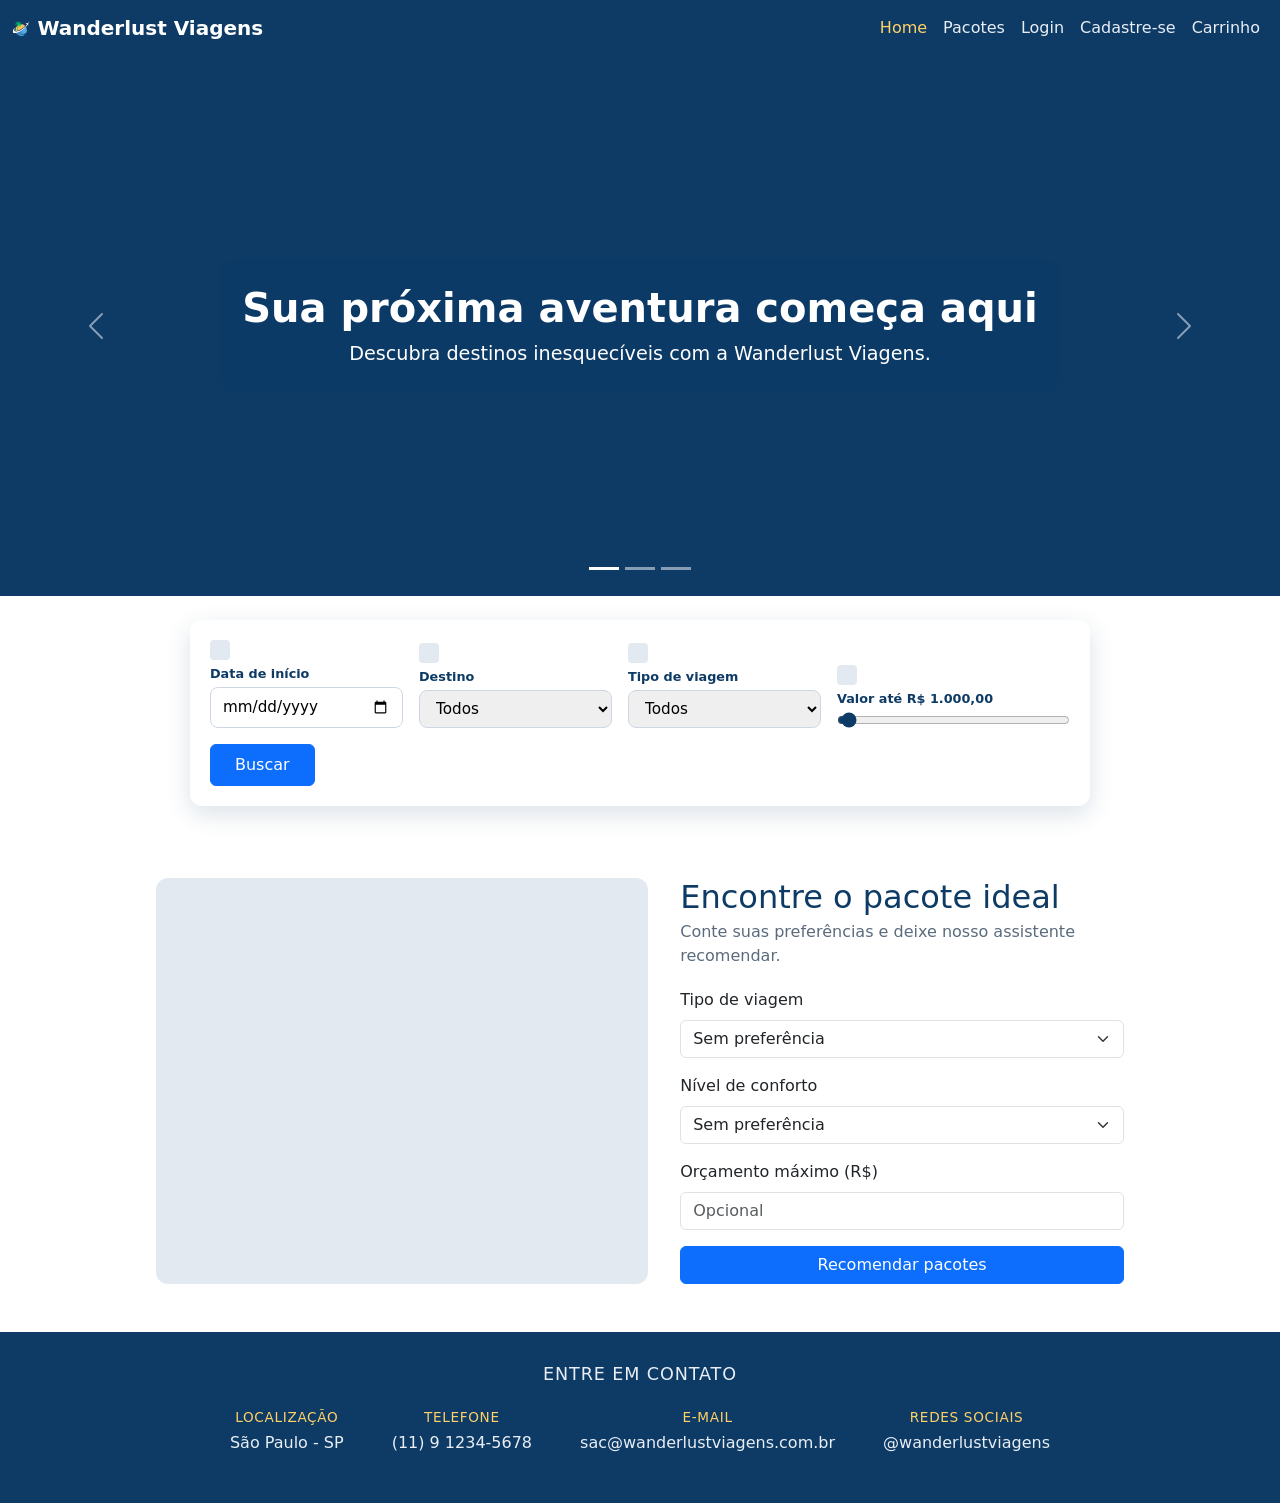
==== index.html @ b84f5b3d "Home: secao de recomendacao (RF7) com formulario de preferencias a direita e espaco para o mascote a" ====
<!DOCTYPE html>
<html lang="pt-BR">
    <head>
        <meta charset="UTF-8">
        <meta name="viewport" content="width=device-width, initial-scale=1">

        <title>Wanderlust Viagens</title>
        <link rel="icon" type="image/svg+xml" href="imgs/icon.svg">

        <link href="https://cdn.jsdelivr.net/npm/bootstrap@5.3.3/dist/css/bootstrap.min.css" rel="stylesheet">
        <link rel="stylesheet" href="css/style.css">
    </head>
    <body>

        <header>
            <nav class="menu navbar navbar-expand-md" aria-label="Menu principal" data-bs-theme="dark">
                <div class="container-fluid">
                    <a class="navbar-brand d-flex align-items-center gap-2" href="index.html">
                        <img src="imgs/icon.svg" alt="" class="logo-icon">
                        <span>Wanderlust Viagens</span>
                    </a>

                    <button class="navbar-toggler" type="button"
                        data-bs-toggle="collapse" data-bs-target="#menu-nav"
                        aria-controls="menu-nav" aria-expanded="false" aria-label="Abrir menu">
                        <span class="navbar-toggler-icon"></span>
                    </button>

                    <div class="collapse navbar-collapse" id="menu-nav">
                        <ul class="menu-lista navbar-nav ms-auto">
                            <li class="nav-item"><a class="nav-link active" aria-current="page" href="index.html">Home</a></li>
                            <li class="nav-item"><a class="nav-link" href="pages/pacotes.html">Pacotes</a></li>
                            <li class="nav-item"><a class="nav-link" href="pages/login.html">Login</a></li>
                            <li class="nav-item"><a class="nav-link" href="pages/cadastro.html">Cadastre-se</a></li>
                            <li class="nav-item"><a class="nav-link" href="pages/carrinho.html">Carrinho</a></li>
                        </ul>
                    </div>
                </div>
            </nav>
        </header>

        <main>

            <!-- Carrossel de topo: 3 imagens (espaços reservados), cada uma com
                 um texto chamativo por cima. Troque o fundo de cada slide em
                 .hero-slide-1/2/3 no CSS. -->
            <section aria-label="Destaques">
                <div id="carrossel-topo" class="carousel slide hero-carrossel" data-bs-ride="carousel">
                    <div class="carousel-indicators">
                        <button type="button" data-bs-target="#carrossel-topo" data-bs-slide-to="0"
                            class="active" aria-current="true" aria-label="Slide 1"></button>
                        <button type="button" data-bs-target="#carrossel-topo" data-bs-slide-to="1"
                            aria-label="Slide 2"></button>
                        <button type="button" data-bs-target="#carrossel-topo" data-bs-slide-to="2"
                            aria-label="Slide 3"></button>
                    </div>

                    <div class="carousel-inner">
                        <div class="carousel-item active">
                            <div class="hero-slide hero-slide-1">
                                <div class="hero-conteudo">
                                    <h1 class="hero-titulo">Sua próxima aventura começa aqui</h1>
                                    <p class="hero-subtitulo">Descubra destinos inesquecíveis com a Wanderlust Viagens.</p>
                                </div>
                            </div>
                        </div>

                        <div class="carousel-item">
                            <div class="hero-slide hero-slide-2">
                                <div class="hero-conteudo">
                                    <h1 class="hero-titulo">Experiências para todos os perfis</h1>
                                    <p class="hero-subtitulo">Do relax ao radical, temos o pacote certo para você.</p>
                                </div>
                            </div>
                        </div>

                        <div class="carousel-item">
                            <div class="hero-slide hero-slide-3">
                                <div class="hero-conteudo">
                                    <h1 class="hero-titulo">Reserve com facilidade</h1>
                                    <p class="hero-subtitulo">Escolha seu destino e garanta sua viagem em poucos cliques.</p>
                                </div>
                            </div>
                        </div>
                    </div>

                    <button class="carousel-control-prev" type="button"
                        data-bs-target="#carrossel-topo" data-bs-slide="prev">
                        <span class="carousel-control-prev-icon" aria-hidden="true"></span>
                        <span class="visually-hidden">Anterior</span>
                    </button>
                    <button class="carousel-control-next" type="button"
                        data-bs-target="#carrossel-topo" data-bs-slide="next">
                        <span class="carousel-control-next-icon" aria-hidden="true"></span>
                        <span class="visually-hidden">Próximo</span>
                    </button>
                </div>
            </section>

            <!-- Barra de busca: data de início, destino (estado), tipo de viagem e
                 valor máximo (slider). Ao buscar, os filtros vão para pacotes.html
                 via query string e a lista é filtrada lá. -->
            <section class="busca" aria-label="Buscar viagens">
                <form class="busca-barra" id="form-busca" action="pages/pacotes.html" method="get">
                    <div class="busca-campo">
                        <span class="busca-icone" aria-hidden="true"><!-- ícone: data --></span>
                        <label for="busca-data-inicio" class="busca-label">Data de início</label>
                        <input type="date" id="busca-data-inicio" name="data_inicio" class="busca-input">
                    </div>

                    <div class="busca-campo">
                        <span class="busca-icone" aria-hidden="true"><!-- ícone: destino --></span>
                        <label for="busca-estado" class="busca-label">Destino</label>
                        <select id="busca-estado" name="estado" class="busca-input">
                            <option value="" selected>Todos</option>
                        </select>
                    </div>

                    <div class="busca-campo">
                        <span class="busca-icone" aria-hidden="true"><!-- ícone: tipo --></span>
                        <label for="busca-tipo" class="busca-label">Tipo de viagem</label>
                        <select id="busca-tipo" name="tipo_viagem" class="busca-input">
                            <option value="" selected>Todos</option>
                            <option value="relax">Relax</option>
                            <option value="cultural">Cultural</option>
                            <option value="radical">Radical</option>
                        </select>
                    </div>

                    <div class="busca-campo busca-campo-valor">
                        <span class="busca-icone" aria-hidden="true"><!-- ícone: valor --></span>
                        <label for="busca-valor" class="busca-label">
                            Valor até <output id="busca-valor-saida" for="busca-valor">R$ 100.000,00</output>
                        </label>
                        <input type="range" id="busca-valor" name="valor_max" class="busca-slider"
                            min="100" max="50000" step="100" value="1000">
                    </div>

                    <button type="submit" class="btn btn-primary busca-botao">Buscar</button>
                </form>
            </section>

            <!-- Recomendação (RF7): esquerda reservada para o mascote,
                 direita com o formulário de preferências. -->
            <section class="recomendacao" aria-labelledby="recomendacao-titulo">
                <div class="recomendacao-mascote" aria-hidden="true">
                    <!-- espaço reservado para as imagens do mascote -->
                </div>

                <div class="recomendacao-form">
                    <h2 id="recomendacao-titulo">Encontre o pacote ideal</h2>
                    <p>Conte suas preferências e deixe nosso assistente recomendar.</p>

                    <form id="form-recomendacao" novalidate>
                        <div class="mb-3">
                            <label for="rec-tipo" class="form-label">Tipo de viagem</label>
                            <select id="rec-tipo" name="tipo_viagem" class="form-select">
                                <option value="" selected>Sem preferência</option>
                                <option value="relax">Relax</option>
                                <option value="cultural">Cultural</option>
                                <option value="radical">Radical</option>
                            </select>
                        </div>

                        <div class="mb-3">
                            <label for="rec-nivel" class="form-label">Nível de conforto</label>
                            <select id="rec-nivel" name="nivel" class="form-select">
                                <option value="" selected>Sem preferência</option>
                                <option value="economico">Econômico</option>
                                <option value="conforto">Conforto</option>
                                <option value="luxo">Luxo</option>
                            </select>
                        </div>

                        <div class="mb-3">
                            <label for="rec-orcamento" class="form-label">Orçamento máximo (R$)</label>
                            <input type="number" id="rec-orcamento" name="orcamento_max"
                                class="form-control" min="0" step="100" placeholder="Opcional">
                        </div>

                        <button type="submit" class="btn btn-primary w-100" id="btn-recomendar">
                            Recomendar pacotes
                        </button>
                    </form>

                    <div id="recomendacao-feedback" class="cadastro-feedback" role="alert" aria-live="polite" hidden></div>
                    <ol id="recomendacao-lista" class="recomendacao-lista" hidden></ol>
                </div>
            </section>

        </main>

        <footer class="rodape">
            <h2>ENTRE EM CONTATO</h2>

            <section aria-label="Informações de contato" class="rodape-contatos">
                <section class="contato-item">
                    <h3>LOCALIZAÇÃO</h3>
                    <p>São Paulo - SP</p>
                </section>

                <section class="contato-item">
                    <h3>TELEFONE</h3>
                    <p><a href="tel:+5511912345678">(11) 9 1234-5678</a></p>
                </section>

                <section class="contato-item">
                    <h3>E-MAIL</h3>
                    <p><a href="mailto:sac@wanderlustviagens.com.br">sac@wanderlustviagens.com.br</a></p>
                </section>

                <section class="contato-item">
                    <h3>REDES SOCIAIS</h3>
                    <p>@wanderlustviagens</p>
                </section>
            </section>
        </footer>

        <script src="https://cdn.jsdelivr.net/npm/bootstrap@5.3.3/dist/js/bootstrap.bundle.min.js"></script>
        <script src="js/api.js"></script>
        <script src="js/pacotes-dados.js"></script>
        <script src="js/home.js"></script>
    </body>
</html>
---- css/style.css ----
/* cabeçalho */

.logo-icon {
    height: 0.75em;
    width: auto;
}

.menu.navbar {
    background-color: #0d3b66;
}

.menu .navbar-brand {
    color: #fff;
    font-weight: 600;
}

.menu .nav-link {
    color: #e9eef5;
}

.menu .nav-link:hover,
.menu .nav-link:focus,
.menu .nav-link.active {
    color: #ffd166;
}

/* página de cadastro */

.cadastro-main {
    display: flex;
    justify-content: center;
    align-items: flex-start;
    padding: 2.5rem 1rem;
    background-color: #f2f5f9;
    min-height: calc(100vh - 56px);
}

.cadastro-card {
    width: 100%;
    max-width: 640px;
    background-color: #fff;
    border-radius: 12px;
    box-shadow: 0 8px 24px rgba(13, 59, 102, 0.12);
    padding: 2rem;
}

.cadastro-titulo {
    color: #0d3b66;
    font-size: 1.75rem;
    margin-bottom: 0.25rem;
}

.cadastro-subtitulo {
    color: #5b6b7d;
    margin-bottom: 1.5rem;
}

.cadastro-card fieldset {
    border: 0;
    margin: 0 0 1rem;
    padding: 0;
}

.cadastro-legenda {
    font-size: 0.95rem;
    font-weight: 600;
    color: #0d3b66;
    text-transform: uppercase;
    letter-spacing: 0.03em;
    border-bottom: 1px solid #e3e9f0;
    padding-bottom: 0.4rem;
    margin-bottom: 1rem;
}

.cadastro-feedback {
    border-radius: 8px;
    padding: 0.75rem 1rem;
    margin-bottom: 1rem;
    font-size: 0.95rem;
}

.cadastro-feedback.feedback-erro {
    background-color: #fdecea;
    color: #a4291e;
    border: 1px solid #f5c6c0;
}

.cadastro-feedback.feedback-ok {
    background-color: #e7f6ec;
    color: #1d6a38;
    border: 1px solid #b7e2c4;
}

.cadastro-rodape {
    text-align: center;
    margin-top: 1.25rem;
    margin-bottom: 0;
    color: #5b6b7d;
}

/* home: hero (imagem de topo reservada) */

.hero-slide {
    position: relative;
    min-height: 60vh;
    display: flex;
    align-items: center;
    justify-content: center;
    text-align: center;
    color: #fff;
    background-size: cover;
    background-position: center;
}

/* espaços reservados para as 3 imagens do carrossel de topo;
   troque cada background-image por url("../imgs/slide-N.jpg") */
.hero-slide-1 { background-color: #0d3b66; }
.hero-slide-2 { background-color: #14507d; }
.hero-slide-3 { background-color: #0a2e52; }

.hero-conteudo {
    padding: 1.5rem;
    background-color: rgba(13, 59, 102, 0.35);
    border-radius: 12px;
}

.hero-titulo {
    font-size: 2.5rem;
    font-weight: 700;
    margin-bottom: 0.5rem;
}

.hero-subtitulo {
    font-size: 1.2rem;
    margin: 0;
}

/* home: barra de busca (destino / data / pessoas) */

.busca {
    display: flex;
    justify-content: center;
    padding: 1.5rem 1rem;
    position: relative;
    z-index: 2;
}

.busca-barra {
    display: flex;
    flex-wrap: wrap;
    align-items: flex-end;
    gap: 1rem;
    background-color: #fff;
    border-radius: 12px;
    box-shadow: 0 8px 24px rgba(13, 59, 102, 0.15);
    padding: 1.25rem;
    width: 100%;
    max-width: 900px;
}

.busca-campo {
    display: flex;
    flex-direction: column;
    flex: 1 1 180px;
    position: relative;
}

.busca-icone {
    /* espaço reservado para um ícone em cada campo */
    width: 1.25rem;
    height: 1.25rem;
    margin-bottom: 0.25rem;
    display: inline-block;
    background-color: #e3e9f0;
    border-radius: 4px;
}

.busca-label {
    font-size: 0.8rem;
    font-weight: 600;
    color: #0d3b66;
    margin-bottom: 0.25rem;
}

.busca-input {
    border: 1px solid #cdd7e3;
    border-radius: 8px;
    padding: 0.5rem 0.75rem;
    font-size: 0.95rem;
}

.busca-botao {
    flex: 0 0 auto;
    align-self: stretch;
    padding: 0.5rem 1.5rem;
}

.busca-campo-valor {
    flex: 1 1 220px;
}

.busca-slider {
    width: 100%;
    accent-color: #0d3b66;
}

.pacotes-vazio {
    text-align: center;
    color: #5b6b7d;
    padding: 2rem 1rem;
}

/* home: recomendação (mascote à esquerda, formulário à direita) */

.recomendacao {
    display: flex;
    flex-wrap: wrap;
    gap: 2rem;
    max-width: 1000px;
    margin: 3rem auto;
    padding: 0 1rem;
    align-items: stretch;
}

.recomendacao-mascote {
    flex: 1 1 50%;
    min-height: 320px;
    background-color: #e3e9f0;
    border-radius: 12px;
    /* espaço reservado para as imagens do mascote */
}

.recomendacao-form {
    flex: 1 1 45%;
}

.recomendacao-form h2 {
    color: #0d3b66;
    margin-bottom: 0.25rem;
}

.recomendacao-form > p {
    color: #5b6b7d;
    margin-bottom: 1.25rem;
}

.recomendacao-lista {
    margin-top: 1.25rem;
    padding-left: 1.25rem;
}

.recomendacao-lista li {
    padding: 0.4rem 0;
    border-bottom: 1px solid #e3e9f0;
}

.rec-selo {
    display: inline-block;
    font-size: 0.75rem;
    font-weight: 600;
    padding: 0.1rem 0.5rem;
    border-radius: 999px;
    margin-left: 0.25rem;
}

.rec-ok { background-color: #e7f6ec; color: #1d6a38; }
.rec-fora { background-color: #fdecea; color: #a4291e; }

.rec-score {
    display: block;
    font-size: 0.8rem;
    color: #5b6b7d;
}

@media (max-width: 768px) {
    .recomendacao-mascote,
    .recomendacao-form {
        flex: 1 1 100%;
    }
}

/* página de pacotes: grade de cards */

.pacotes-main {
    max-width: 1100px;
    margin: 0 auto;
    padding: 2.5rem 1rem;
}

.pacotes-grade {
    display: grid;
    grid-template-columns: repeat(3, 1fr);
    gap: 1.5rem;
    align-items: stretch;
}

/* cards da grade: ocupam toda a coluna e têm a mesma altura */
.pacotes-grade .pacote-card {
    max-width: none;
    margin: 0;
    height: 100%;
}

.pacotes-grade .pacote-corpo {
    display: flex;
    flex-direction: column;
    flex: 1 1 auto;
}

/* empurra o botão para a base, alinhando-o em todos os cards */
.pacotes-grade .pacote-corpo .btn {
    margin-top: auto;
}

@media (max-width: 768px) {
    .pacotes-grade {
        grid-template-columns: 1fr;
    }
}

.pacote-tipo {
    display: inline-block;
    background-color: #e9eef5;
    color: #0d3b66;
    font-size: 0.8rem;
    font-weight: 600;
    padding: 0.15rem 0.6rem;
    border-radius: 999px;
    margin-bottom: 0.5rem;
}

.pacote-preco {
    font-size: 1.25rem;
    font-weight: 700;
    color: #0d3b66;
    margin-bottom: 1rem;
}

.pacote-descricao {
    color: #5b6b7d;
    margin-top: 1rem;
    margin-bottom: 0;
}

/* home: catálogo / carrossel de pacotes */

.catalogo {
    max-width: 900px;
    margin: 3rem auto;
    padding: 0 1rem;
}

.catalogo-titulo {
    text-align: center;
    color: #0d3b66;
    margin-bottom: 2rem;
}

.pacote-card {
    display: flex;
    flex-direction: column;
    max-width: 480px;
    margin: 0 auto;
    background-color: #fff;
    border-radius: 12px;
    overflow: hidden;
    box-shadow: 0 4px 16px rgba(13, 59, 102, 0.1);
}

.pacote-imagem {
    /* espaço reservado para a imagem do pacote */
    height: 220px;
    background-color: #e3e9f0;
}

.pacote-corpo {
    padding: 1.25rem;
    text-align: center;
}

.pacote-nome {
    color: #0d3b66;
    margin-bottom: 0.5rem;
}

.pacote-desc {
    color: #5b6b7d;
    margin-bottom: 1rem;
}

#carrossel-pacotes .carousel-control-prev-icon,
#carrossel-pacotes .carousel-control-next-icon {
    background-color: #0d3b66;
    border-radius: 50%;
    padding: 1rem;
    background-size: 50%;
}

/* resumo da venda (carrinho) */

.resumo-lista {
    margin: 0;
}

.resumo-linha {
    display: flex;
    justify-content: space-between;
    gap: 1rem;
    padding: 0.6rem 0;
    border-bottom: 1px solid #e3e9f0;
}

.resumo-linha dt {
    color: #5b6b7d;
    font-weight: 500;
    margin: 0;
}

.resumo-linha dd {
    margin: 0;
    font-weight: 600;
    color: #0d3b66;
    text-align: right;
}

/* carrinho: prévia do pacote e total do orçamento */

.previa-pacote {
    margin-bottom: 1.5rem;
}

.previa-corpo {
    display: flex;
    gap: 1rem;
    flex-wrap: wrap;
    align-items: flex-start;
}

.previa-imagem {
    flex: 0 0 160px;
    height: 120px;
    background-color: #e3e9f0;
    border-radius: 8px;
}

.previa-dados {
    flex: 1 1 260px;
    margin: 0;
}

.orcamento-total {
    display: flex;
    justify-content: space-between;
    align-items: center;
    margin-top: 1.5rem;
    padding: 1rem 1.25rem;
    background-color: #e7f6ec;
    border: 1px solid #b7e2c4;
    border-radius: 8px;
}

.orcamento-rotulo {
    font-weight: 600;
    color: #1d6a38;
}

.orcamento-valor {
    font-size: 1.5rem;
    font-weight: 700;
    color: #1d6a38;
}

.badge-status {
    display: inline-block;
    padding: 0.2rem 0.6rem;
    border-radius: 999px;
    font-size: 0.85rem;
    font-weight: 600;
    background-color: #e9eef5;
    color: #0d3b66;
}

/* rodapé */

.rodape {
    background-color: #0d3b66;
    color: #e9eef5;
    padding: 2rem 1rem;
}

.rodape h2 {
    text-align: center;
    font-size: 1.1rem;
    letter-spacing: 0.05em;
    margin-bottom: 1.5rem;
}

.rodape-contatos {
    display: flex;
    flex-wrap: wrap;
    justify-content: center;
    gap: 1.5rem 3rem;
    text-align: center;
}

.rodape-contatos h3 {
    font-size: 0.85rem;
    letter-spacing: 0.05em;
    color: #ffd166;
    margin-bottom: 0.35rem;
}

.rodape-contatos a {
    color: #e9eef5;
    text-decoration: none;
}

.rodape-contatos a:hover {
    text-decoration: underline;
}
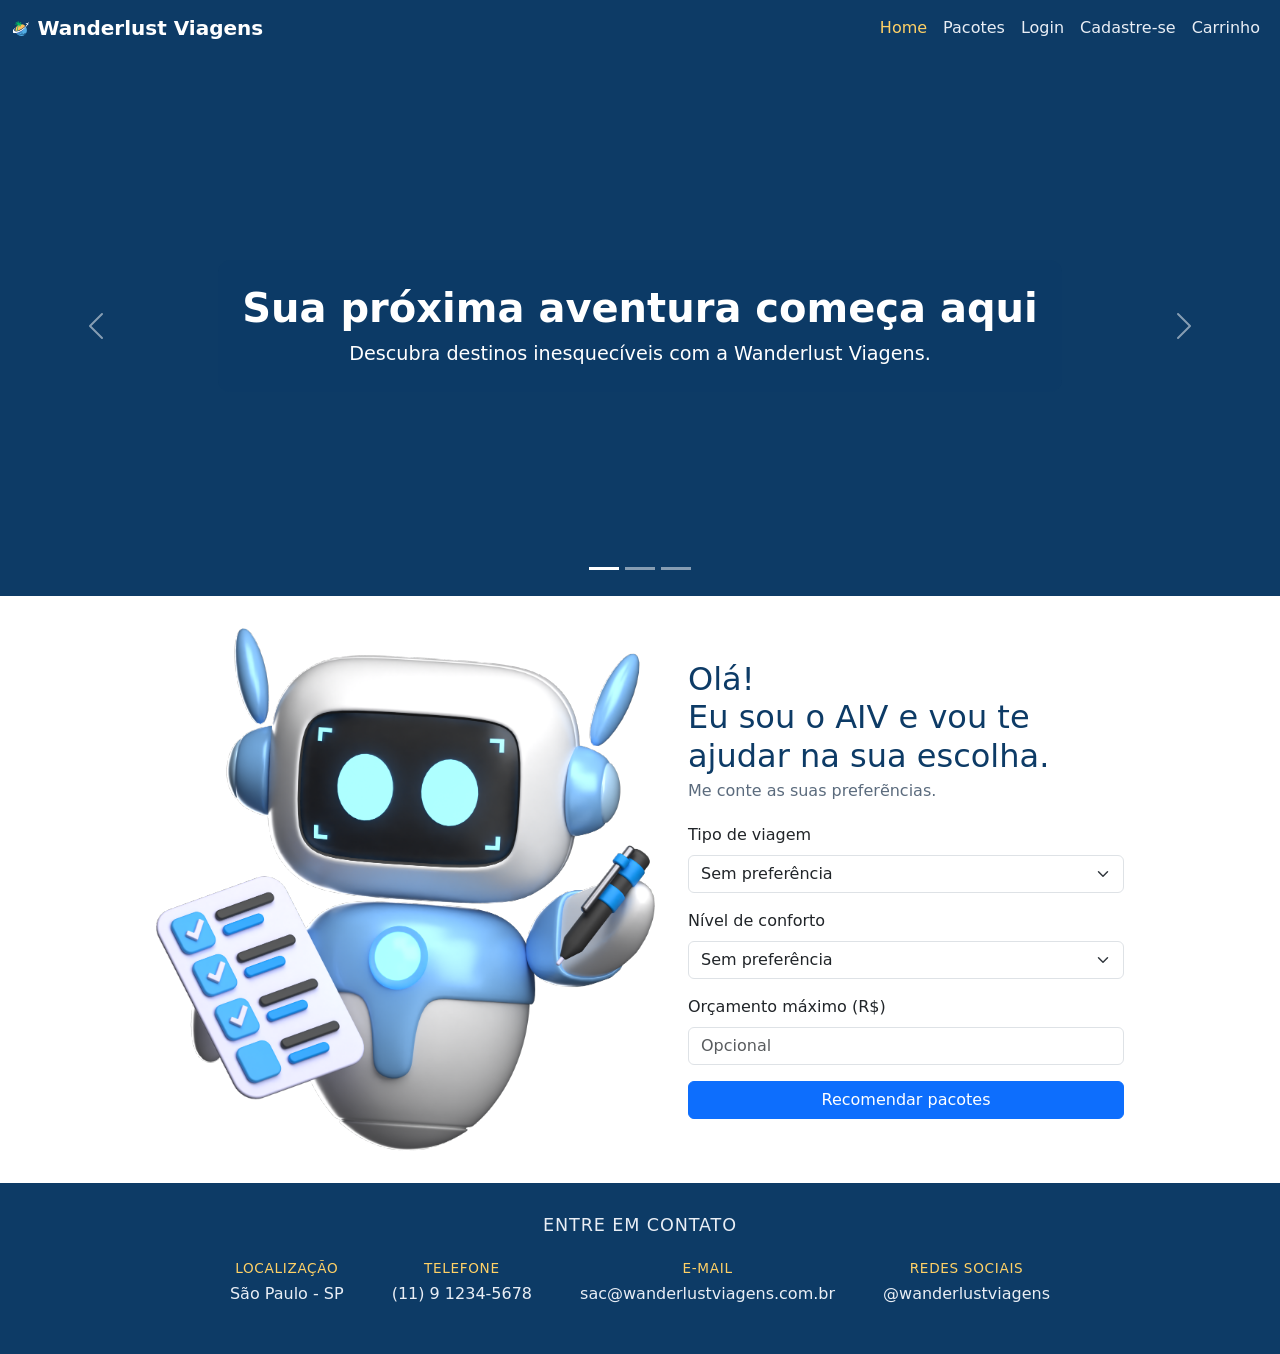
==== commit 70eda676: "Front: imagens do mascote e icones (SVG), ajustes no index e CSS; adiciona .gitignore para lixo de b" ====
--- a/index.html
+++ b/index.html
@@ -1,224 +1,185 @@
 <!DOCTYPE html>
 <html lang="pt-BR">
-    <head>
-        <meta charset="UTF-8">
-        <meta name="viewport" content="width=device-width, initial-scale=1">
 
-        <title>Wanderlust Viagens</title>
-        <link rel="icon" type="image/svg+xml" href="imgs/icon.svg">
+<head>
+    <meta charset="UTF-8">
+    <meta name="viewport" content="width=device-width, initial-scale=1">
 
-        <link href="https://cdn.jsdelivr.net/npm/bootstrap@5.3.3/dist/css/bootstrap.min.css" rel="stylesheet">
-        <link rel="stylesheet" href="css/style.css">
-    </head>
-    <body>
+    <title>Wanderlust Viagens</title>
+    <link rel="icon" type="image/svg+xml" href="imgs/icon.svg">
 
-        <header>
-            <nav class="menu navbar navbar-expand-md" aria-label="Menu principal" data-bs-theme="dark">
-                <div class="container-fluid">
-                    <a class="navbar-brand d-flex align-items-center gap-2" href="index.html">
-                        <img src="imgs/icon.svg" alt="" class="logo-icon">
-                        <span>Wanderlust Viagens</span>
-                    </a>
+    <link href="https://cdn.jsdelivr.net/npm/bootstrap@5.3.3/dist/css/bootstrap.min.css" rel="stylesheet">
+    <link rel="stylesheet" href="css/style.css">
+</head>
 
-                    <button class="navbar-toggler" type="button"
-                        data-bs-toggle="collapse" data-bs-target="#menu-nav"
-                        aria-controls="menu-nav" aria-expanded="false" aria-label="Abrir menu">
-                        <span class="navbar-toggler-icon"></span>
-                    </button>
+<body>
 
-                    <div class="collapse navbar-collapse" id="menu-nav">
-                        <ul class="menu-lista navbar-nav ms-auto">
-                            <li class="nav-item"><a class="nav-link active" aria-current="page" href="index.html">Home</a></li>
-                            <li class="nav-item"><a class="nav-link" href="pages/pacotes.html">Pacotes</a></li>
-                            <li class="nav-item"><a class="nav-link" href="pages/login.html">Login</a></li>
-                            <li class="nav-item"><a class="nav-link" href="pages/cadastro.html">Cadastre-se</a></li>
-                            <li class="nav-item"><a class="nav-link" href="pages/carrinho.html">Carrinho</a></li>
-                        </ul>
-                    </div>
+    <header>
+        <nav class="menu navbar navbar-expand-md" aria-label="Menu principal" data-bs-theme="dark">
+            <div class="container-fluid">
+                <a class="navbar-brand d-flex align-items-center gap-2" href="index.html">
+                    <img src="imgs/icon.svg" alt="" class="logo-icon">
+                    <span>Wanderlust Viagens</span>
+                </a>
+
+                <button class="navbar-toggler" type="button" data-bs-toggle="collapse" data-bs-target="#menu-nav"
+                    aria-controls="menu-nav" aria-expanded="false" aria-label="Abrir menu">
+                    <span class="navbar-toggler-icon"></span>
+                </button>
+
+                <div class="collapse navbar-collapse" id="menu-nav">
+                    <ul class="menu-lista navbar-nav ms-auto">
+                        <li class="nav-item"><a class="nav-link active" aria-current="page" href="index.html">Home</a>
+                        </li>
+                        <li class="nav-item"><a class="nav-link" href="pages/pacotes.html">Pacotes</a></li>
+                        <li class="nav-item"><a class="nav-link" href="pages/login.html">Login</a></li>
+                        <li class="nav-item"><a class="nav-link" href="pages/cadastro.html">Cadastre-se</a></li>
+                        <li class="nav-item"><a class="nav-link" href="pages/carrinho.html">Carrinho</a></li>
+                    </ul>
                 </div>
-            </nav>
-        </header>
+            </div>
+        </nav>
+    </header>
 
-        <main>
+    <main>
 
-            <!-- Carrossel de topo: 3 imagens (espaços reservados), cada uma com
+        <!-- Carrossel de topo: 3 imagens (espaços reservados), cada uma com
                  um texto chamativo por cima. Troque o fundo de cada slide em
                  .hero-slide-1/2/3 no CSS. -->
-            <section aria-label="Destaques">
-                <div id="carrossel-topo" class="carousel slide hero-carrossel" data-bs-ride="carousel">
-                    <div class="carousel-indicators">
-                        <button type="button" data-bs-target="#carrossel-topo" data-bs-slide-to="0"
-                            class="active" aria-current="true" aria-label="Slide 1"></button>
-                        <button type="button" data-bs-target="#carrossel-topo" data-bs-slide-to="1"
-                            aria-label="Slide 2"></button>
-                        <button type="button" data-bs-target="#carrossel-topo" data-bs-slide-to="2"
-                            aria-label="Slide 3"></button>
-                    </div>
+        <section aria-label="Destaques">
+            <div id="carrossel-topo" class="carousel slide hero-carrossel" data-bs-ride="carousel">
+                <div class="carousel-indicators">
+                    <button type="button" data-bs-target="#carrossel-topo" data-bs-slide-to="0" class="active"
+                        aria-current="true" aria-label="Slide 1"></button>
+                    <button type="button" data-bs-target="#carrossel-topo" data-bs-slide-to="1"
+                        aria-label="Slide 2"></button>
+                    <button type="button" data-bs-target="#carrossel-topo" data-bs-slide-to="2"
+                        aria-label="Slide 3"></button>
+                </div>
 
-                    <div class="carousel-inner">
-                        <div class="carousel-item active">
-                            <div class="hero-slide hero-slide-1">
-                                <div class="hero-conteudo">
-                                    <h1 class="hero-titulo">Sua próxima aventura começa aqui</h1>
-                                    <p class="hero-subtitulo">Descubra destinos inesquecíveis com a Wanderlust Viagens.</p>
-                                </div>
-                            </div>
-                        </div>
-
-                        <div class="carousel-item">
-                            <div class="hero-slide hero-slide-2">
-                                <div class="hero-conteudo">
-                                    <h1 class="hero-titulo">Experiências para todos os perfis</h1>
-                                    <p class="hero-subtitulo">Do relax ao radical, temos o pacote certo para você.</p>
-                                </div>
-                            </div>
-                        </div>
-
-                        <div class="carousel-item">
-                            <div class="hero-slide hero-slide-3">
-                                <div class="hero-conteudo">
-                                    <h1 class="hero-titulo">Reserve com facilidade</h1>
-                                    <p class="hero-subtitulo">Escolha seu destino e garanta sua viagem em poucos cliques.</p>
-                                </div>
+                <div class="carousel-inner">
+                    <div class="carousel-item active">
+                        <div class="hero-slide hero-slide-1">
+                            <div class="hero-conteudo">
+                                <h1 class="hero-titulo">Sua próxima aventura começa aqui</h1>
+                                <p class="hero-subtitulo">Descubra destinos inesquecíveis com a Wanderlust Viagens.</p>
                             </div>
                         </div>
                     </div>
 
-                    <button class="carousel-control-prev" type="button"
-                        data-bs-target="#carrossel-topo" data-bs-slide="prev">
-                        <span class="carousel-control-prev-icon" aria-hidden="true"></span>
-                        <span class="visually-hidden">Anterior</span>
-                    </button>
-                    <button class="carousel-control-next" type="button"
-                        data-bs-target="#carrossel-topo" data-bs-slide="next">
-                        <span class="carousel-control-next-icon" aria-hidden="true"></span>
-                        <span class="visually-hidden">Próximo</span>
-                    </button>
-                </div>
-            </section>
-
-            <!-- Barra de busca: data de início, destino (estado), tipo de viagem e
-                 valor máximo (slider). Ao buscar, os filtros vão para pacotes.html
-                 via query string e a lista é filtrada lá. -->
-            <section class="busca" aria-label="Buscar viagens">
-                <form class="busca-barra" id="form-busca" action="pages/pacotes.html" method="get">
-                    <div class="busca-campo">
-                        <span class="busca-icone" aria-hidden="true"><!-- ícone: data --></span>
-                        <label for="busca-data-inicio" class="busca-label">Data de início</label>
-                        <input type="date" id="busca-data-inicio" name="data_inicio" class="busca-input">
+                    <div class="carousel-item">
+                        <div class="hero-slide hero-slide-2">
+                            <div class="hero-conteudo">
+                                <h1 class="hero-titulo">Experiências para todos os perfis</h1>
+                                <p class="hero-subtitulo">Do relax ao radical, temos o pacote certo para você.</p>
+                            </div>
+                        </div>
                     </div>
 
-                    <div class="busca-campo">
-                        <span class="busca-icone" aria-hidden="true"><!-- ícone: destino --></span>
-                        <label for="busca-estado" class="busca-label">Destino</label>
-                        <select id="busca-estado" name="estado" class="busca-input">
-                            <option value="" selected>Todos</option>
-                        </select>
+                    <div class="carousel-item">
+                        <div class="hero-slide hero-slide-3">
+                            <div class="hero-conteudo">
+                                <h1 class="hero-titulo">Reserve com facilidade</h1>
+                                <p class="hero-subtitulo">Escolha seu destino e garanta sua viagem em poucos cliques.
+                                </p>
+                            </div>
+                        </div>
                     </div>
+                </div>
 
-                    <div class="busca-campo">
-                        <span class="busca-icone" aria-hidden="true"><!-- ícone: tipo --></span>
-                        <label for="busca-tipo" class="busca-label">Tipo de viagem</label>
-                        <select id="busca-tipo" name="tipo_viagem" class="busca-input">
-                            <option value="" selected>Todos</option>
+                <button class="carousel-control-prev" type="button" data-bs-target="#carrossel-topo"
+                    data-bs-slide="prev">
+                    <span class="carousel-control-prev-icon" aria-hidden="true"></span>
+                    <span class="visually-hidden">Anterior</span>
+                </button>
+                <button class="carousel-control-next" type="button" data-bs-target="#carrossel-topo"
+                    data-bs-slide="next">
+                    <span class="carousel-control-next-icon" aria-hidden="true"></span>
+                    <span class="visually-hidden">Próximo</span>
+                </button>
+            </div>
+        </section>
+
+        <!-- Recomendação (RF7) -->
+        <section class="recomendacao" aria-labelledby="recomendacao-titulo">
+            <div class="recomendacao-mascote" aria-hidden="true">
+                <img src="imgs/aiv_mascote2.svg" alt="Imagem do mascote AIV" style="max-width: 100%"">
+            </div>
+
+            <div class="recomendacao-form">
+                <h2 id="recomendacao-titulo">Olá!<br>
+                    Eu sou o AIV e vou te ajudar na sua escolha.</h2>
+                <p>Me conte as suas preferẽncias.</p>
+
+                <form id="form-recomendacao" novalidate>
+                    <div class="mb-3">
+                        <label for="rec-tipo" class="form-label">Tipo de viagem</label>
+                        <select id="rec-tipo" name="tipo_viagem" class="form-select">
+                            <option value="" selected>Sem preferência</option>
                             <option value="relax">Relax</option>
                             <option value="cultural">Cultural</option>
                             <option value="radical">Radical</option>
                         </select>
                     </div>
 
-                    <div class="busca-campo busca-campo-valor">
-                        <span class="busca-icone" aria-hidden="true"><!-- ícone: valor --></span>
-                        <label for="busca-valor" class="busca-label">
-                            Valor até <output id="busca-valor-saida" for="busca-valor">R$ 100.000,00</output>
-                        </label>
-                        <input type="range" id="busca-valor" name="valor_max" class="busca-slider"
-                            min="100" max="50000" step="100" value="1000">
+                    <div class="mb-3">
+                        <label for="rec-nivel" class="form-label">Nível de conforto</label>
+                        <select id="rec-nivel" name="nivel" class="form-select">
+                            <option value="" selected>Sem preferência</option>
+                            <option value="economico">Econômico</option>
+                            <option value="conforto">Conforto</option>
+                            <option value="luxo">Luxo</option>
+                        </select>
                     </div>
 
-                    <button type="submit" class="btn btn-primary busca-botao">Buscar</button>
+                    <div class="mb-3">
+                        <label for="rec-orcamento" class="form-label">Orçamento máximo (R$)</label>
+                        <input type="number" id="rec-orcamento" name="orcamento_max" class="form-control" min="0"
+                            step="100" placeholder="Opcional">
+                    </div>
+
+                    <button type="submit" class="btn btn-primary w-100" id="btn-recomendar">
+                        Recomendar pacotes
+                    </button>
                 </form>
+
+                <div id="recomendacao-feedback" class="cadastro-feedback" role="alert" aria-live="polite" hidden></div>
+                <ol id="recomendacao-lista" class="recomendacao-lista" hidden></ol>
+            </div>
+        </section>
+
+    </main>
+
+    <footer class="rodape">
+        <h2>ENTRE EM CONTATO</h2>
+
+        <section aria-label="Informações de contato" class="rodape-contatos">
+            <section class="contato-item">
+                <h3>LOCALIZAÇÃO</h3>
+                <p>São Paulo - SP</p>
             </section>
 
-            <!-- Recomendação (RF7): esquerda reservada para o mascote,
-                 direita com o formulário de preferências. -->
-            <section class="recomendacao" aria-labelledby="recomendacao-titulo">
-                <div class="recomendacao-mascote" aria-hidden="true">
-                    <!-- espaço reservado para as imagens do mascote -->
-                </div>
-
-                <div class="recomendacao-form">
-                    <h2 id="recomendacao-titulo">Encontre o pacote ideal</h2>
-                    <p>Conte suas preferências e deixe nosso assistente recomendar.</p>
-
-                    <form id="form-recomendacao" novalidate>
-                        <div class="mb-3">
-                            <label for="rec-tipo" class="form-label">Tipo de viagem</label>
-                            <select id="rec-tipo" name="tipo_viagem" class="form-select">
-                                <option value="" selected>Sem preferência</option>
-                                <option value="relax">Relax</option>
-                                <option value="cultural">Cultural</option>
-                                <option value="radical">Radical</option>
-                            </select>
-                        </div>
-
-                        <div class="mb-3">
-                            <label for="rec-nivel" class="form-label">Nível de conforto</label>
-                            <select id="rec-nivel" name="nivel" class="form-select">
-                                <option value="" selected>Sem preferência</option>
-                                <option value="economico">Econômico</option>
-                                <option value="conforto">Conforto</option>
-                                <option value="luxo">Luxo</option>
-                            </select>
-                        </div>
-
-                        <div class="mb-3">
-                            <label for="rec-orcamento" class="form-label">Orçamento máximo (R$)</label>
-                            <input type="number" id="rec-orcamento" name="orcamento_max"
-                                class="form-control" min="0" step="100" placeholder="Opcional">
-                        </div>
-
-                        <button type="submit" class="btn btn-primary w-100" id="btn-recomendar">
-                            Recomendar pacotes
-                        </button>
-                    </form>
-
-                    <div id="recomendacao-feedback" class="cadastro-feedback" role="alert" aria-live="polite" hidden></div>
-                    <ol id="recomendacao-lista" class="recomendacao-lista" hidden></ol>
-                </div>
+            <section class="contato-item">
+                <h3>TELEFONE</h3>
+                <p><a href="tel:+5511912345678">(11) 9 1234-5678</a></p>
             </section>
 
-        </main>
+            <section class="contato-item">
+                <h3>E-MAIL</h3>
+                <p><a href="mailto:sac@wanderlustviagens.com.br">sac@wanderlustviagens.com.br</a></p>
+            </section>
 
-        <footer class="rodape">
-            <h2>ENTRE EM CONTATO</h2>
+            <section class="contato-item">
+                <h3>REDES SOCIAIS</h3>
+                <p>@wanderlustviagens</p>
+            </section>
+        </section>
+    </footer>
 
-            <section aria-label="Informações de contato" class="rodape-contatos">
-                <section class="contato-item">
-                    <h3>LOCALIZAÇÃO</h3>
-                    <p>São Paulo - SP</p>
-                </section>
+    <script src="https://cdn.jsdelivr.net/npm/bootstrap@5.3.3/dist/js/bootstrap.bundle.min.js"></script>
+    <script src="js/api.js"></script>
+    <script src="js/pacotes-dados.js"></script>
+    <script src="js/home.js"></script>
+</body>
 
-                <section class="contato-item">
-                    <h3>TELEFONE</h3>
-                    <p><a href="tel:+5511912345678">(11) 9 1234-5678</a></p>
-                </section>
-
-                <section class="contato-item">
-                    <h3>E-MAIL</h3>
-                    <p><a href="mailto:sac@wanderlustviagens.com.br">sac@wanderlustviagens.com.br</a></p>
-                </section>
-
-                <section class="contato-item">
-                    <h3>REDES SOCIAIS</h3>
-                    <p>@wanderlustviagens</p>
-                </section>
-            </section>
-        </footer>
-
-        <script src="https://cdn.jsdelivr.net/npm/bootstrap@5.3.3/dist/js/bootstrap.bundle.min.js"></script>
-        <script src="js/api.js"></script>
-        <script src="js/pacotes-dados.js"></script>
-        <script src="js/home.js"></script>
-    </body>
-</html>
+</html>
--- a/css/style.css
+++ b/css/style.css
@@ -214,24 +214,26 @@
 
 .recomendacao {
     display: flex;
-    flex-wrap: wrap;
+    flex-wrap: nowrap;
     gap: 2rem;
     max-width: 1000px;
-    margin: 3rem auto;
+    margin: 2rem auto;
     padding: 0 1rem;
-    align-items: stretch;
+    align-items: center;
 }
 
 .recomendacao-mascote {
-    flex: 1 1 50%;
-    min-height: 320px;
-    background-color: #e3e9f0;
+    flex: 0 0 500px;
+    align-self: flex-start;
     border-radius: 12px;
-    /* espaço reservado para as imagens do mascote */
+    background-size: contain;
+    background-position: center;
+    background-repeat: no-repeat;
+    /* espaço reservado para a imagem do mascote */
 }
 
 .recomendacao-form {
-    flex: 1 1 45%;
+    flex: 1 1 auto;
 }
 
 .recomendacao-form h2 {
@@ -273,9 +275,15 @@
 }
 
 @media (max-width: 768px) {
+    .recomendacao {
+        flex-wrap: wrap;
+    }
     .recomendacao-mascote,
     .recomendacao-form {
         flex: 1 1 100%;
+    }
+    .recomendacao-mascote {
+        min-height: 240px;
     }
 }
 
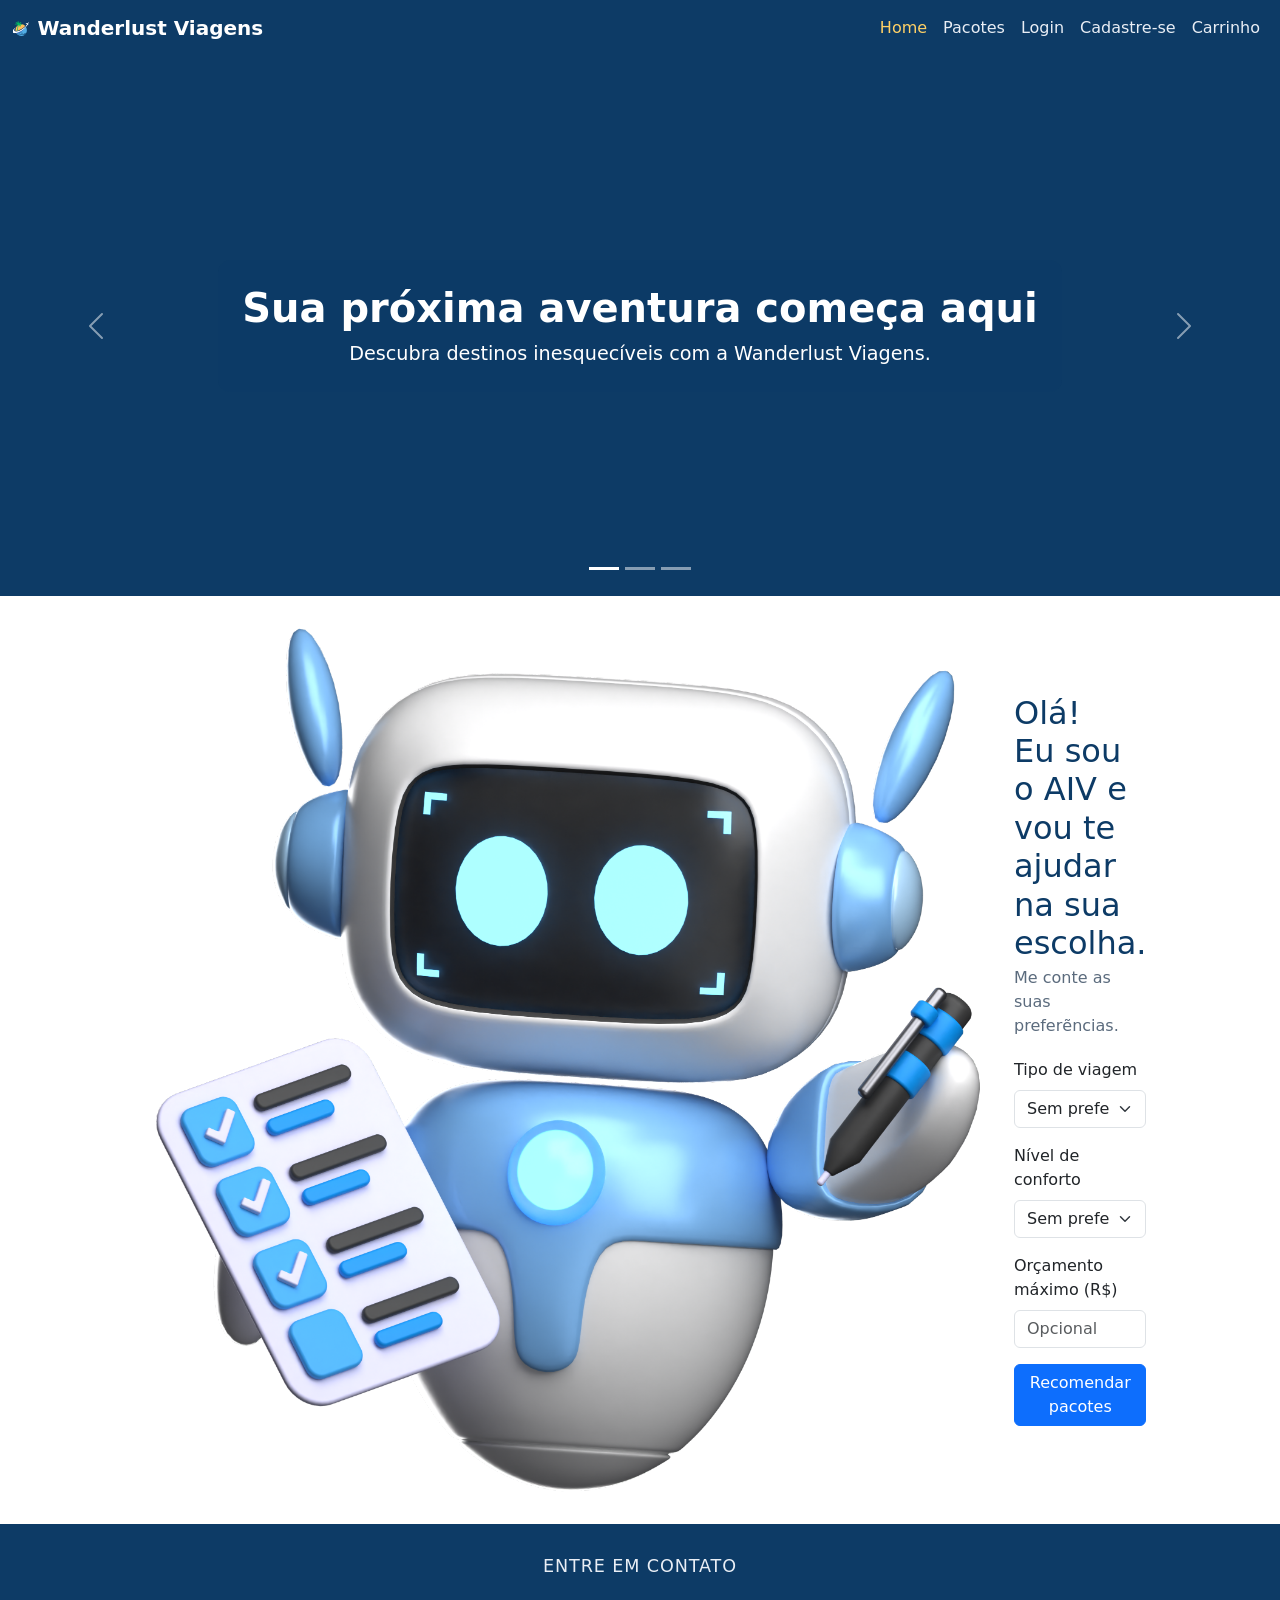
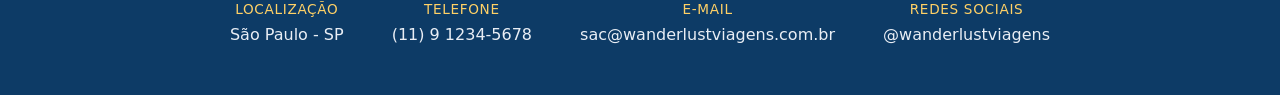
==== commit 640b0176: "Admin: pagina restrita (cadeado) com CRUD de pacotes e RUD de contas, visivel so para Administrador" ====
--- a/index.html
+++ b/index.html
@@ -103,7 +103,7 @@
         <!-- Recomendação (RF7) -->
         <section class="recomendacao" aria-labelledby="recomendacao-titulo">
             <div class="recomendacao-mascote" aria-hidden="true">
-                <img src="imgs/aiv_mascote2.svg" alt="Imagem do mascote AIV" style="max-width: 100%"">
+                <img src="imgs/aiv_mascote2.svg" alt="Imagem do mascote AIV" style="max-height: 100%"">
             </div>
 
             <div class="recomendacao-form">
--- a/css/style.css
+++ b/css/style.css
@@ -171,8 +171,11 @@
     height: 1.25rem;
     margin-bottom: 0.25rem;
     display: inline-block;
-    background-color: #e3e9f0;
     border-radius: 4px;
+}
+
+.busca-icone-img {
+    max-height: 100%;
 }
 
 .busca-label {
@@ -229,7 +232,6 @@
     background-size: contain;
     background-position: center;
     background-repeat: no-repeat;
-    /* espaço reservado para a imagem do mascote */
 }
 
 .recomendacao-form {
@@ -488,6 +490,47 @@
     color: #0d3b66;
 }
 
+/* painel do administrador */
+
+.admin-main {
+    max-width: 1100px;
+    margin: 0 auto;
+    padding: 2rem 1rem;
+}
+
+.admin-secao {
+    margin-bottom: 2.5rem;
+}
+
+.admin-form {
+    background-color: #f6f8fb;
+    border-radius: 10px;
+    padding: 1.25rem;
+}
+
+.admin-bloqueio {
+    text-align: center;
+    padding: 4rem 1rem;
+}
+
+.admin-cadeado {
+    width: 72px;
+    height: 72px;
+    opacity: 0.6;
+    margin-bottom: 1rem;
+}
+
+/* link de admin (cadeado) no menu — some para quem não é admin */
+.admin-link-cadeado {
+    display: inline-flex;
+    align-items: center;
+}
+
+.admin-link-cadeado img {
+    width: 1.2em;
+    height: 1.2em;
+}
+
 /* rodapé */
 
 .rodape {
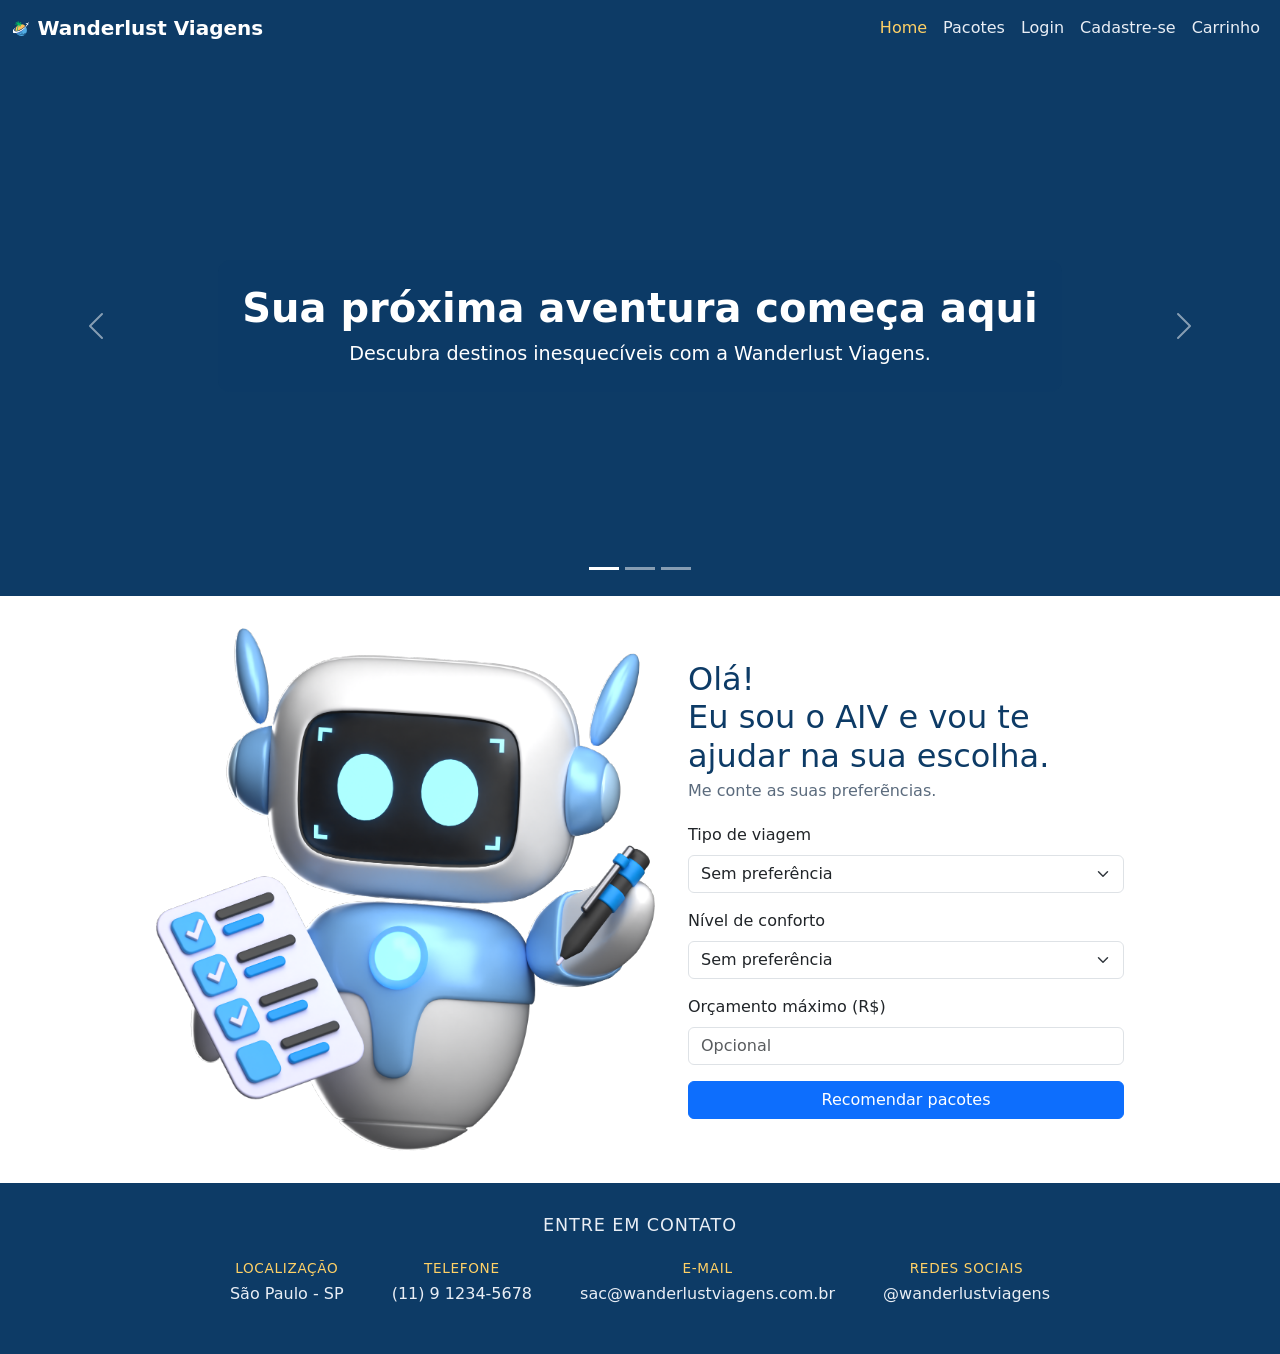
==== commit f3173a93: "Home: carrega admin-link.js para o cadeado de admin aparecer na index" ====
--- a/index.html
+++ b/index.html
@@ -103,7 +103,7 @@
         <!-- Recomendação (RF7) -->
         <section class="recomendacao" aria-labelledby="recomendacao-titulo">
             <div class="recomendacao-mascote" aria-hidden="true">
-                <img src="imgs/aiv_mascote2.svg" alt="Imagem do mascote AIV" style="max-height: 100%"">
+                <img src="imgs/aiv_mascote2.svg" alt="Imagem do mascote AIV" style="max-width: 100%"">
             </div>
 
             <div class="recomendacao-form">
@@ -180,6 +180,7 @@
     <script src="js/api.js"></script>
     <script src="js/pacotes-dados.js"></script>
     <script src="js/home.js"></script>
+    <script src="js/admin-link.js"></script>
 </body>
 
 </html>
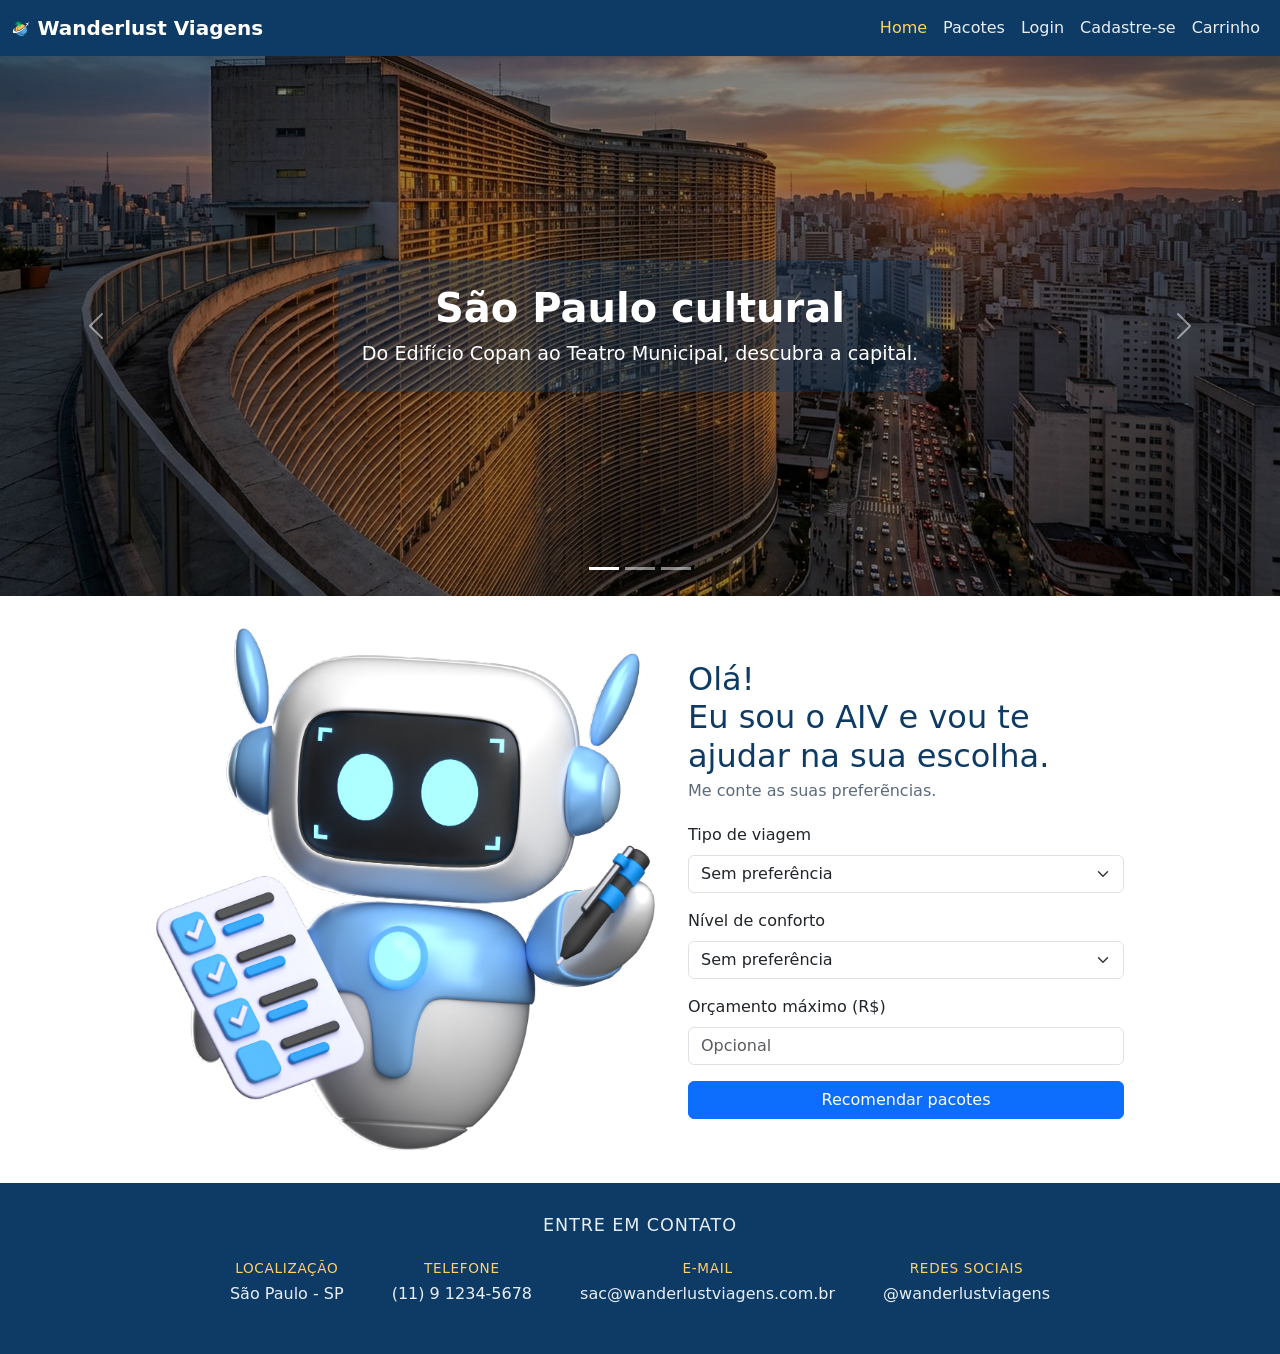
==== commit 30d47917: "Front: imagens de categoria (praia/serra/cultural) nos cards e fotos dos destinos (copan/boituva/awa" ====
--- a/index.html
+++ b/index.html
@@ -43,9 +43,8 @@
 
     <main>
 
-        <!-- Carrossel de topo: 3 imagens (espaços reservados), cada uma com
-                 um texto chamativo por cima. Troque o fundo de cada slide em
-                 .hero-slide-1/2/3 no CSS. -->
+        <!-- Carrossel de topo: fotos dos destinos (Copan/SP, Boituva, Awasi/SC),
+                 definidas em .hero-slide-1/2/3 no CSS, com texto por cima. -->
         <section aria-label="Destaques">
             <div id="carrossel-topo" class="carousel slide hero-carrossel" data-bs-ride="carousel">
                 <div class="carousel-indicators">
@@ -61,8 +60,8 @@
                     <div class="carousel-item active">
                         <div class="hero-slide hero-slide-1">
                             <div class="hero-conteudo">
-                                <h1 class="hero-titulo">Sua próxima aventura começa aqui</h1>
-                                <p class="hero-subtitulo">Descubra destinos inesquecíveis com a Wanderlust Viagens.</p>
+                                <h1 class="hero-titulo">São Paulo cultural</h1>
+                                <p class="hero-subtitulo">Do Edifício Copan ao Teatro Municipal, descubra a capital.</p>
                             </div>
                         </div>
                     </div>
@@ -70,8 +69,8 @@
                     <div class="carousel-item">
                         <div class="hero-slide hero-slide-2">
                             <div class="hero-conteudo">
-                                <h1 class="hero-titulo">Experiências para todos os perfis</h1>
-                                <p class="hero-subtitulo">Do relax ao radical, temos o pacote certo para você.</p>
+                                <h1 class="hero-titulo">Aventura em Boituva</h1>
+                                <p class="hero-subtitulo">Paraquedismo e voos de balão na capital dos esportes radicais.</p>
                             </div>
                         </div>
                     </div>
@@ -79,9 +78,8 @@
                     <div class="carousel-item">
                         <div class="hero-slide hero-slide-3">
                             <div class="hero-conteudo">
-                                <h1 class="hero-titulo">Reserve com facilidade</h1>
-                                <p class="hero-subtitulo">Escolha seu destino e garanta sua viagem em poucos cliques.
-                                </p>
+                                <h1 class="hero-titulo">Relax em Santa Catarina</h1>
+                                <p class="hero-subtitulo">Descanso no hotel 5 estrelas Awasi, em Governador Celso Ramos.</p>
                             </div>
                         </div>
                     </div>
@@ -178,7 +176,6 @@
 
     <script src="https://cdn.jsdelivr.net/npm/bootstrap@5.3.3/dist/js/bootstrap.bundle.min.js"></script>
     <script src="js/api.js"></script>
-    <script src="js/pacotes-dados.js"></script>
     <script src="js/home.js"></script>
     <script src="js/admin-link.js"></script>
 </body>
--- a/css/style.css
+++ b/css/style.css
@@ -114,9 +114,16 @@
 
 /* espaços reservados para as 3 imagens do carrossel de topo;
    troque cada background-image por url("../imgs/slide-N.jpg") */
-.hero-slide-1 { background-color: #0d3b66; }
-.hero-slide-2 { background-color: #14507d; }
-.hero-slide-3 { background-color: #0a2e52; }
+/* imagens dos slides do carrossel; overlay escuro garante leitura do texto */
+.hero-slide-1 {
+    background-image: linear-gradient(rgba(0,0,0,0.4), rgba(0,0,0,0.4)), url("../imgs/copan.jpg");
+}
+.hero-slide-2 {
+    background-image: linear-gradient(rgba(0,0,0,0.4), rgba(0,0,0,0.4)), url("../imgs/boituva.jpg");
+}
+.hero-slide-3 {
+    background-image: linear-gradient(rgba(0,0,0,0.4), rgba(0,0,0,0.4)), url("../imgs/awasi.jpg");
+}
 
 .hero-conteudo {
     padding: 1.5rem;
@@ -352,6 +359,14 @@
     margin-bottom: 0;
 }
 
+/* aderência do pacote (ranking de recomendação na página de pacotes) */
+.rec-aderencia {
+    font-size: 0.85rem;
+    color: #0d3b66;
+    font-weight: 600;
+    margin-bottom: 0.75rem;
+}
+
 /* home: catálogo / carrossel de pacotes */
 
 .catalogo {
@@ -383,6 +398,25 @@
     background-color: #e3e9f0;
 }
 
+/* identidade visual por tipo de viagem (emoji sobre cor) */
+.pacote-imagem-tipo {
+    display: flex;
+    align-items: center;
+    justify-content: center;
+}
+
+.pacote-imagem-tipo span {
+    font-size: 4rem;
+    line-height: 1;
+}
+
+/* foto de categoria por tipo (praia/serra/cultural) */
+.pacote-imagem-foto {
+    background-size: cover;
+    background-position: center;
+    background-repeat: no-repeat;
+}
+
 .pacote-corpo {
     padding: 1.25rem;
     text-align: center;
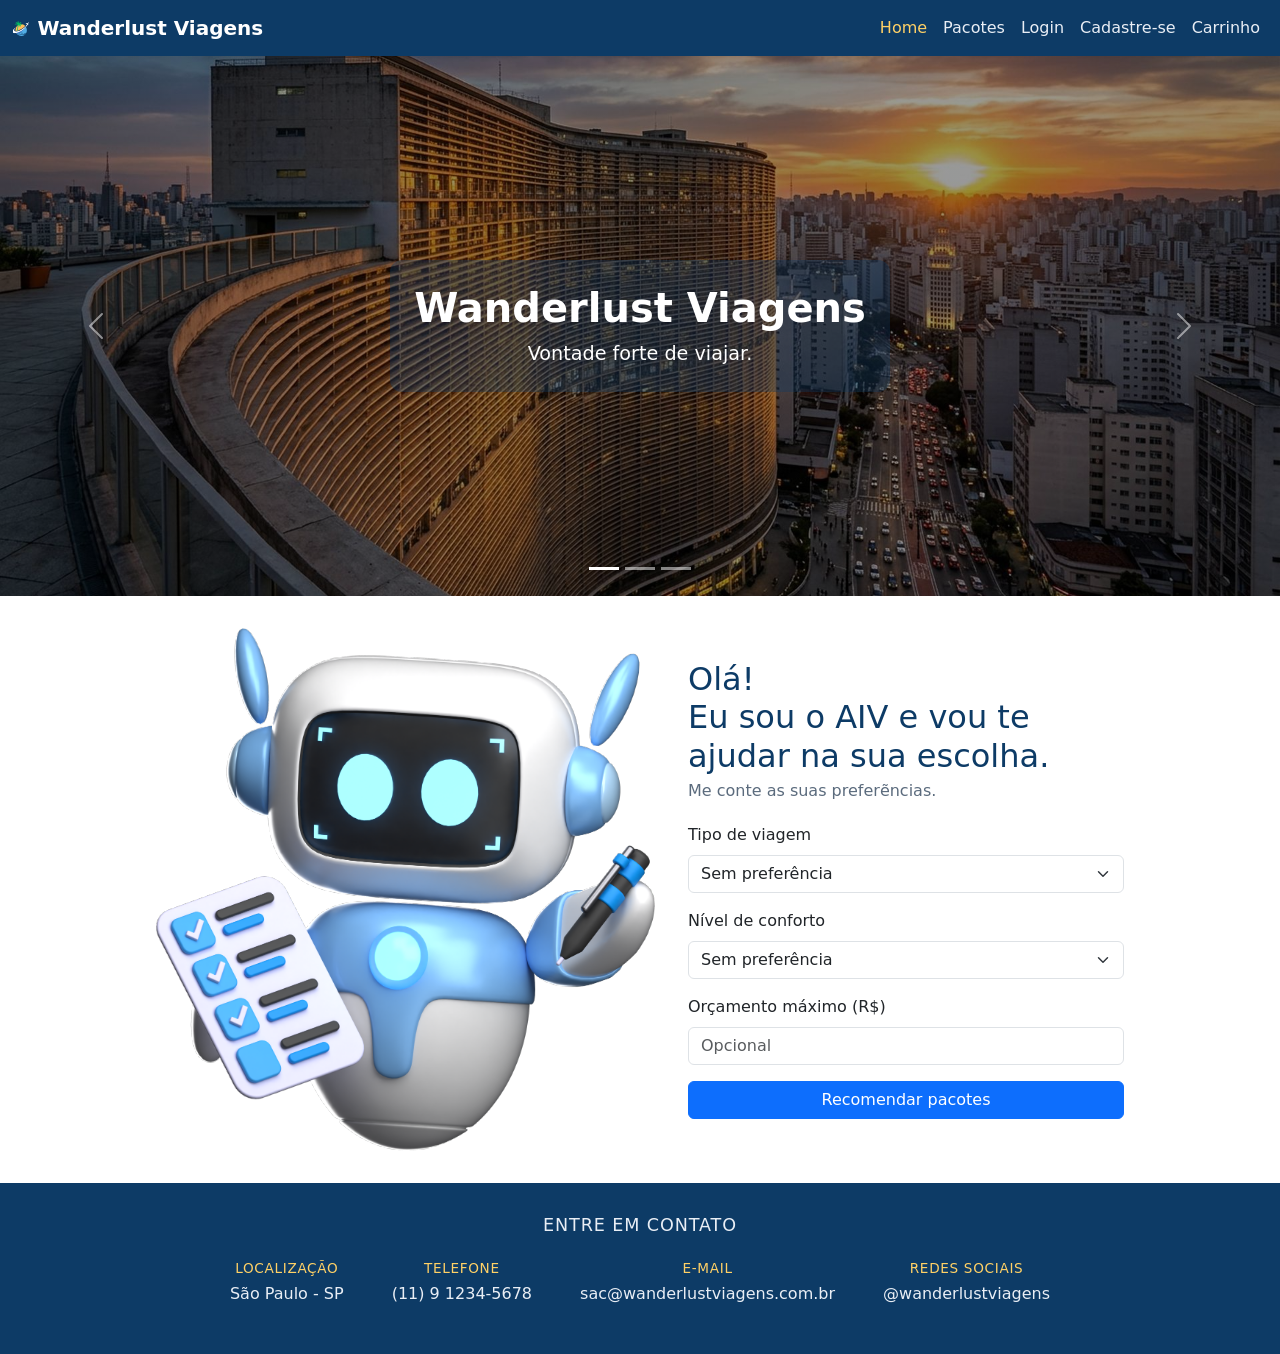
==== commit 3c1f8734: "Front: remove opcoes fixas de tipo de viagem (busca e recomendacao); ficam so as dinamicas do banco" ====
--- a/index.html
+++ b/index.html
@@ -60,8 +60,8 @@
                     <div class="carousel-item active">
                         <div class="hero-slide hero-slide-1">
                             <div class="hero-conteudo">
-                                <h1 class="hero-titulo">São Paulo cultural</h1>
-                                <p class="hero-subtitulo">Do Edifício Copan ao Teatro Municipal, descubra a capital.</p>
+                                <h1 class="hero-titulo">Wanderlust Viagens</h1>
+                                <p class="hero-subtitulo">Vontade forte de viajar.</p>
                             </div>
                         </div>
                     </div>
@@ -69,8 +69,8 @@
                     <div class="carousel-item">
                         <div class="hero-slide hero-slide-2">
                             <div class="hero-conteudo">
-                                <h1 class="hero-titulo">Aventura em Boituva</h1>
-                                <p class="hero-subtitulo">Paraquedismo e voos de balão na capital dos esportes radicais.</p>
+                                <h1 class="hero-titulo">Arrisque-se</h1>
+                                <p class="hero-subtitulo">Com os nossos passeios, você vive experiências inesquecíveis.</p>
                             </div>
                         </div>
                     </div>
@@ -78,8 +78,8 @@
                     <div class="carousel-item">
                         <div class="hero-slide hero-slide-3">
                             <div class="hero-conteudo">
-                                <h1 class="hero-titulo">Relax em Santa Catarina</h1>
-                                <p class="hero-subtitulo">Descanso no hotel 5 estrelas Awasi, em Governador Celso Ramos.</p>
+                                <h1 class="hero-titulo">Escolha o melhor para você</h1>
+                                <p class="hero-subtitulo">Do econômico ao luxo, temos todas as opções.</p>
                             </div>
                         </div>
                     </div>
@@ -114,9 +114,6 @@
                         <label for="rec-tipo" class="form-label">Tipo de viagem</label>
                         <select id="rec-tipo" name="tipo_viagem" class="form-select">
                             <option value="" selected>Sem preferência</option>
-                            <option value="relax">Relax</option>
-                            <option value="cultural">Cultural</option>
-                            <option value="radical">Radical</option>
                         </select>
                     </div>
 
